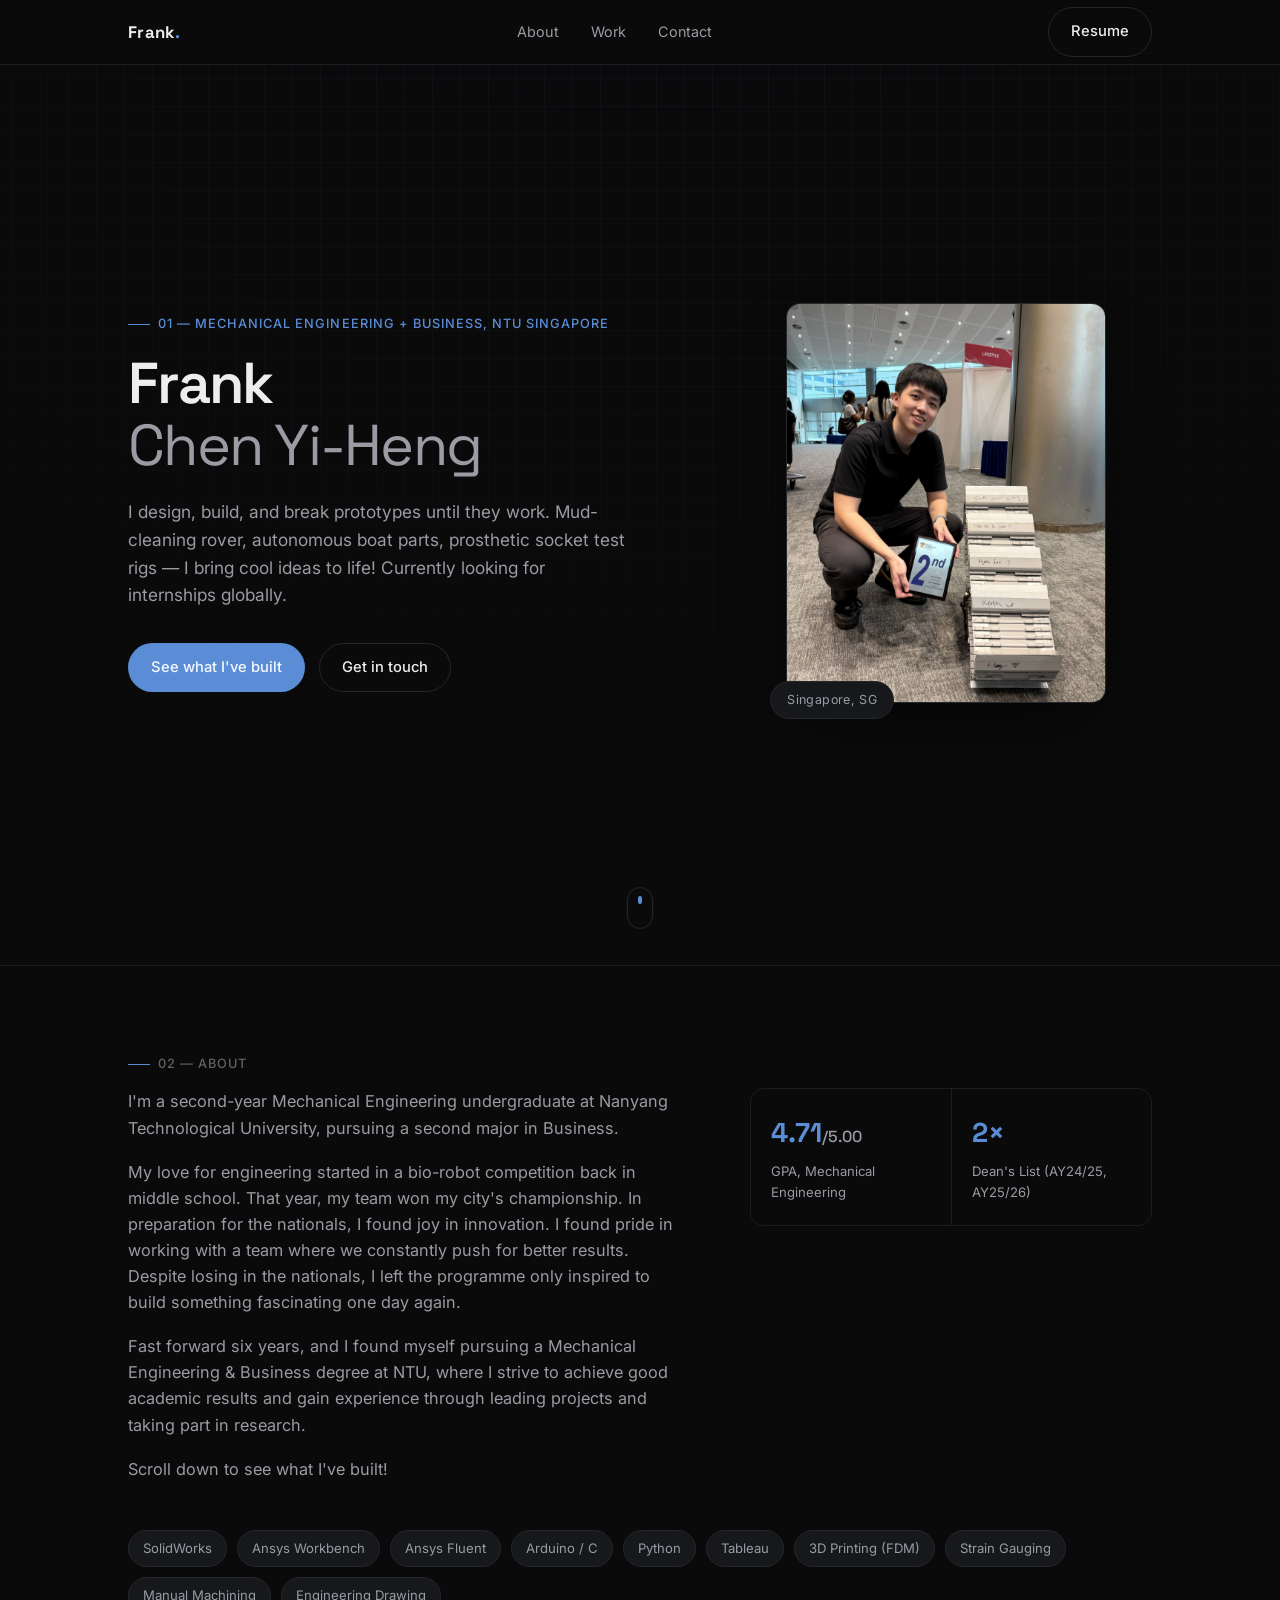
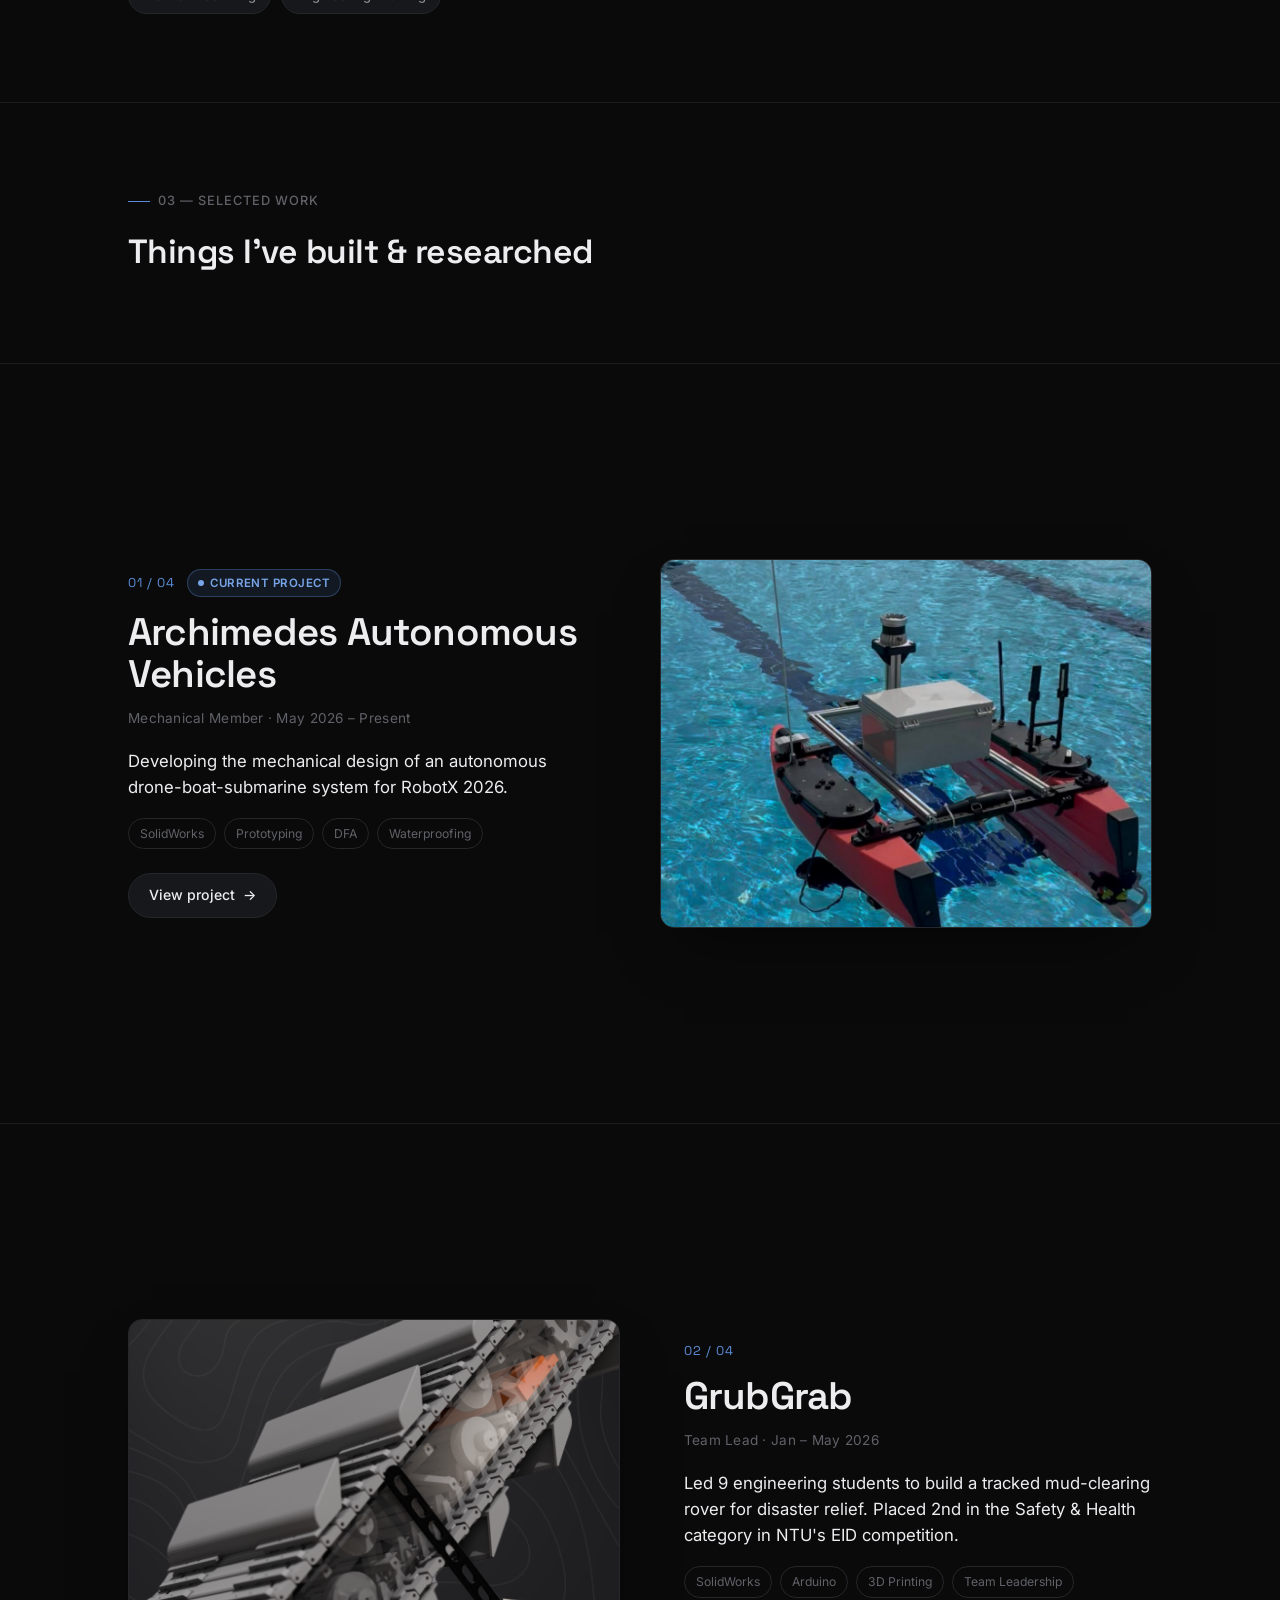
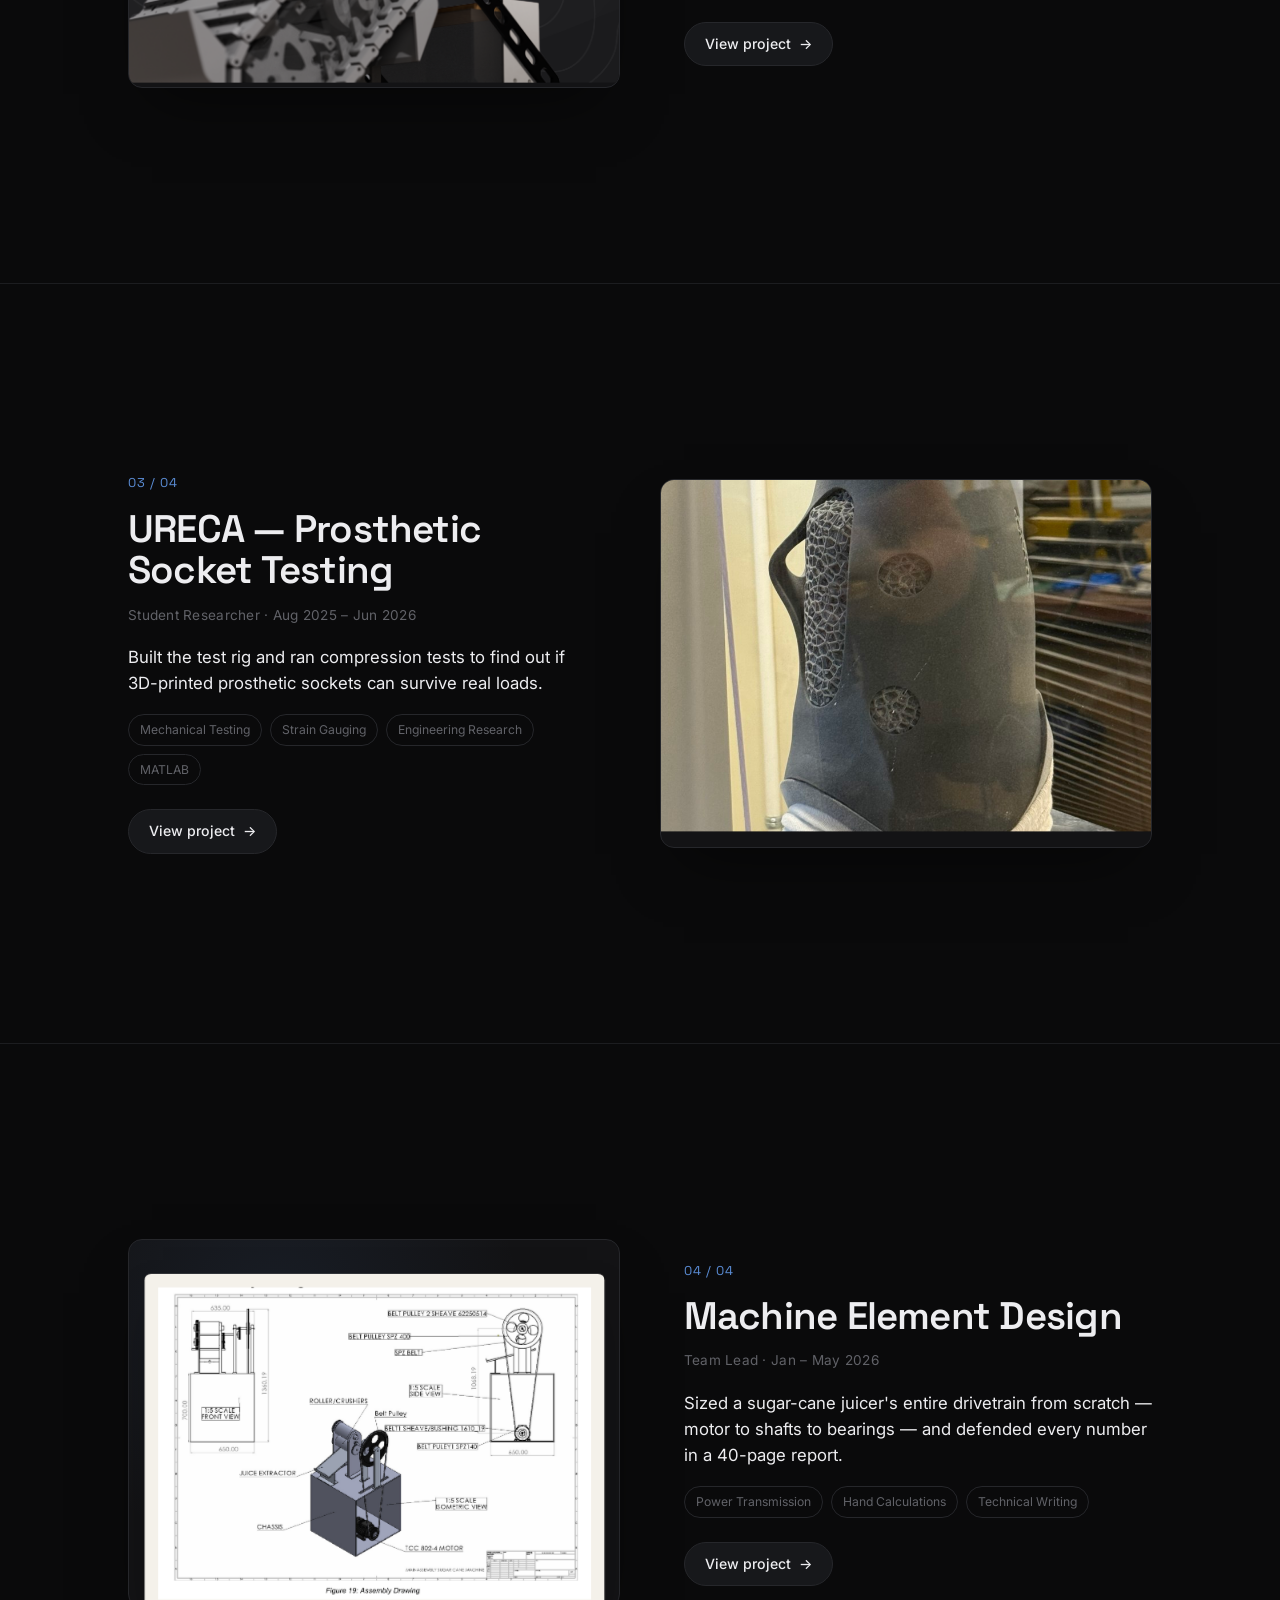
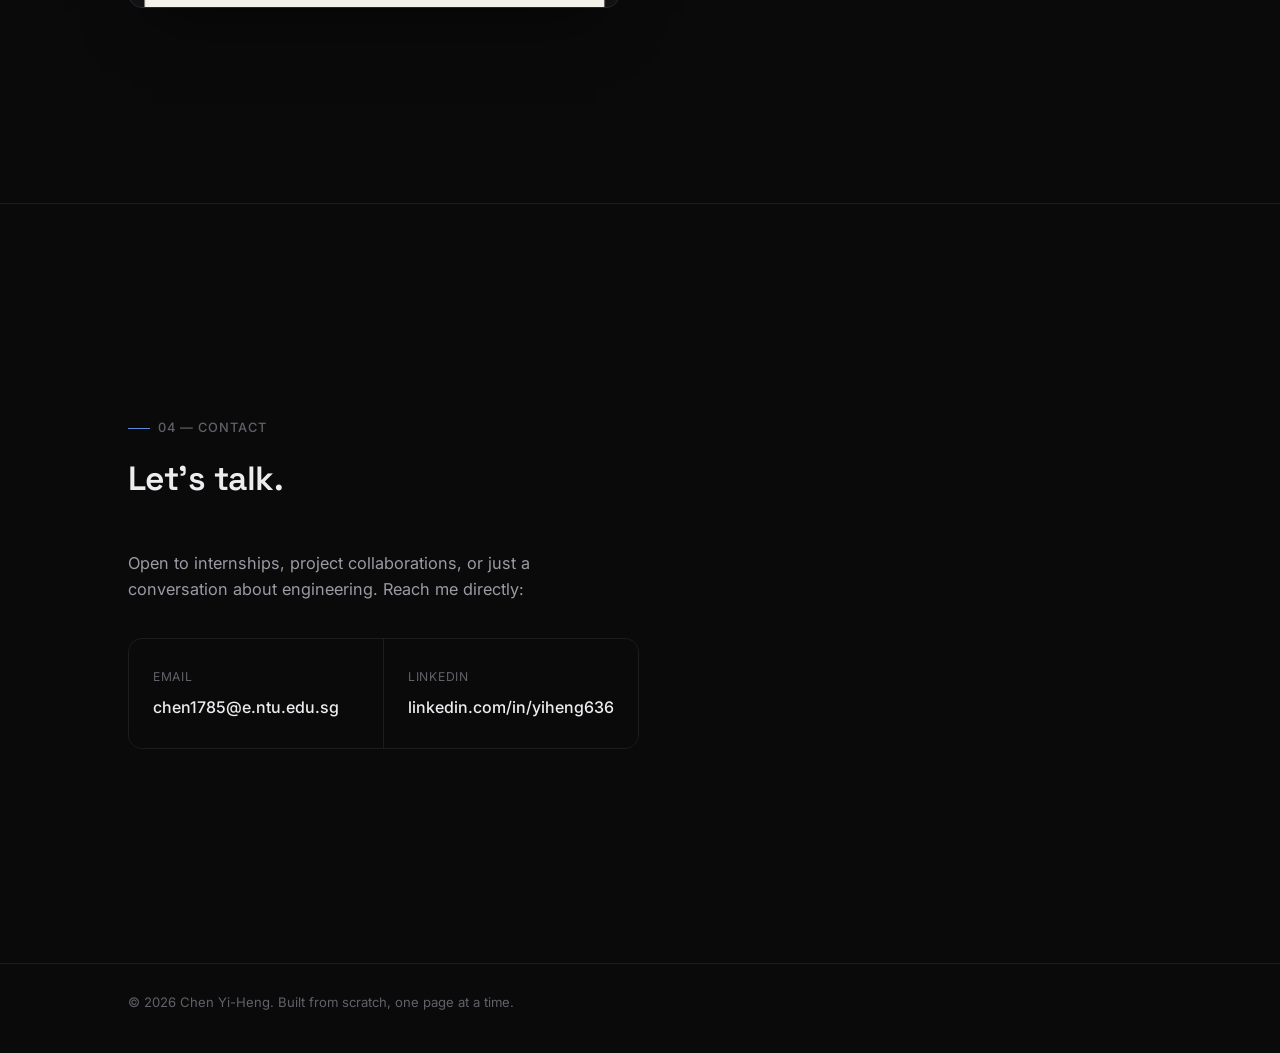
==== index.html @ 30d4025e "Initial commit: clean deployable copy of the portfolio site Contains only files actually referenced " ====
<!DOCTYPE html>
<html lang="en">
<head>
<meta charset="UTF-8">
<meta name="viewport" content="width=device-width, initial-scale=1.0">
<title>Chen Yi-Heng — Home</title>
<meta name="description" content="Portfolio of Chen Yi-Heng (Frank), Mechanical Engineering student at NTU Singapore.">
<link rel="icon" type="image/svg+xml" href="assets/img/favicon.svg">
<link rel="preconnect" href="https://fonts.googleapis.com">
<link rel="preconnect" href="https://fonts.gstatic.com" crossorigin>
<link href="https://fonts.googleapis.com/css2?family=Space+Grotesk:wght@400;500;600;700&family=Inter:wght@400;500;600&display=swap" rel="stylesheet">
<link rel="stylesheet" href="assets/css/style.css">
</head>
<body>

<div class="bg-layer">
  <div class="grain"></div>
  <div class="spotlight"></div>
</div>
<div class="custom-cursor" id="customCursor"></div>

<header class="site-header" id="top">
  <div class="wrap header-inner">
    <a class="logo" href="#top">Frank<span class="logo-dot">.</span></a>
    <nav class="nav">
      <a href="#about">About</a>
      <a href="#work">Work</a>
      <a href="#contact">Contact</a>
    </nav>
    <a class="btn btn-ghost nav-cta" href="assets/files/Chen-YiHeng-Resume.pdf" target="_blank" rel="noopener">Resume</a>
  </div>
</header>

<main>

  <!-- HERO -->
  <section class="hero wrap" id="hero">
    <div class="hero-text">
      <p class="eyebrow">01 — Mechanical Engineering + Business, NTU Singapore</p>
      <h1>Frank<br><span class="text-muted">Chen Yi-Heng</span></h1>
      <p class="hero-lede">
        I design, build, and break prototypes until they work. Mud-cleaning rover,
        autonomous boat parts, prosthetic socket test rigs — I bring cool ideas to
        life! Currently looking for internships globally.
      </p>
      <div class="hero-actions">
        <a href="#work" class="btn btn-primary">See what I've built</a>
        <a href="#contact" class="btn btn-ghost">Get in touch</a>
      </div>
    </div>
    <div class="hero-media" data-parallax data-parallax-strength="30">
      <div class="hero-frame">
        <img src="assets/img/hero-frank.jpg" alt="Frank with the GrubGrab robot, signed by the team, and the 2nd place plaque" loading="eager">
      </div>
      <div class="hero-tag">Singapore, SG</div>
    </div>
    <a href="#about" class="scroll-cue" aria-label="Scroll down">
      <span></span>
    </a>
  </section>

  <!-- ABOUT -->
  <section class="section" id="about">
    <div class="wrap">
      <p class="section-label">02 — About</p>
      <div class="about-grid">
        <div class="about-copy">
          <p>
            I'm a second-year Mechanical Engineering undergraduate at Nanyang Technological
            University, pursuing a second major in Business.
          </p>
          <p>
            My love for engineering started in a bio-robot competition back in middle school.
            That year, my team won my city's championship. In preparation for the nationals,
            I found joy in innovation. I found pride in working with a team where we
            constantly push for better results. Despite losing in the nationals, I left the
            programme only inspired to build something fascinating one day again.
          </p>
          <p>
            Fast forward six years, and I found myself pursuing a Mechanical Engineering
            &amp; Business degree at NTU, where I strive to achieve good academic results and
            gain experience through leading projects and taking part in research.
          </p>
          <p>Scroll down to see what I've built!</p>
        </div>

        <div class="about-facts">
          <div class="fact">
            <span class="fact-value">4.71<span class="fact-unit">/5.00</span></span>
            <span class="fact-label">GPA, Mechanical Engineering</span>
          </div>
          <div class="fact">
            <span class="fact-value">2×</span>
            <span class="fact-label">Dean's List (AY24/25, AY25/26)</span>
          </div>
        </div>
      </div>

      <div class="skills">
        <span class="skill-tag">SolidWorks</span>
        <span class="skill-tag">Ansys Workbench</span>
        <span class="skill-tag">Ansys Fluent</span>
        <span class="skill-tag">Arduino / C</span>
        <span class="skill-tag">Python</span>
        <span class="skill-tag">Tableau</span>
        <span class="skill-tag">3D Printing (FDM)</span>
        <span class="skill-tag">Strain Gauging</span>
        <span class="skill-tag">Manual Machining</span>
        <span class="skill-tag">Engineering Drawing</span>
      </div>
    </div>
  </section>

  <!-- WORK -->
  <div id="work">
    <div class="section work-intro">
      <div class="wrap">
        <p class="section-label">03 — Selected Work</p>
        <h2 class="section-title">Things I've built &amp; researched</h2>
      </div>
    </div>

    <div class="scenes">

      <!-- Archimedes AAV -->
      <section class="scene">
        <div class="scene-row scene-row-reverse wrap">
          <div class="scene-media">
            <img src="assets/img/aav-1-photo.jpg" alt="Archimedes autonomous surface vehicle floating in a test pool" loading="lazy" data-parallax data-parallax-strength="22">
          </div>
          <div class="scene-text">
            <div class="scene-index-row">
              <span class="scene-index">01 / 04</span>
              <span class="current-badge">Current Project</span>
            </div>
            <h3 class="scene-title">Archimedes Autonomous Vehicles</h3>
            <span class="project-meta">Mechanical Member · May 2026 – Present</span>
            <p class="scene-hook">
              Developing the mechanical design of an autonomous drone-boat-submarine
              system for RobotX 2026.
            </p>
            <div class="project-tags">
              <span>SolidWorks</span><span>Prototyping</span><span>DFA</span><span>Waterproofing</span>
            </div>
            <a class="scene-cta" href="work/archimedes-aav.html" aria-label="View the Archimedes Autonomous Vehicles project">View project <span class="arrow">→</span></a>
          </div>
        </div>
      </section>

      <!-- GrubGrab -->
      <section class="scene">
        <div class="scene-row wrap">
          <div class="scene-media">
            <img src="assets/img/eid-1-poster.png" alt="GrubGrab, a tracked mud-clearing robot" loading="lazy" data-parallax data-parallax-strength="22">
          </div>
          <div class="scene-text">
            <span class="scene-index">02 / 04</span>
            <h3 class="scene-title">GrubGrab</h3>
            <span class="project-meta">Team Lead · Jan – May 2026</span>
            <p class="scene-hook">
              Led 9 engineering students to build a tracked mud-clearing rover for disaster
              relief. Placed 2nd in the Safety &amp; Health category in NTU's EID competition.
            </p>
            <div class="project-tags">
              <span>SolidWorks</span><span>Arduino</span><span>3D Printing</span><span>Team Leadership</span>
            </div>
            <a class="scene-cta" href="work/grubgrab.html" aria-label="View the GrubGrab project">View project <span class="arrow">→</span></a>
          </div>
        </div>
      </section>

      <!-- URECA -->
      <section class="scene">
        <div class="scene-row scene-row-reverse wrap">
          <div class="scene-media">
            <img src="assets/img/ureca-2-photo.jpg" alt="3D-printed prosthetic socket mounted in the test fixture" loading="lazy" data-parallax data-parallax-strength="22">
          </div>
          <div class="scene-text">
            <span class="scene-index">03 / 04</span>
            <h3 class="scene-title">URECA — Prosthetic Socket Testing</h3>
            <span class="project-meta">Student Researcher · Aug 2025 – Jun 2026</span>
            <p class="scene-hook">
              Built the test rig and ran compression tests to find out if 3D-printed
              prosthetic sockets can survive real loads.
            </p>
            <div class="project-tags">
              <span>Mechanical Testing</span><span>Strain Gauging</span><span>Engineering Research</span><span>MATLAB</span>
            </div>
            <a class="scene-cta" href="work/ureca.html" aria-label="View the URECA project">View project <span class="arrow">→</span></a>
          </div>
        </div>
      </section>

      <!-- Machine Element Design -->
      <section class="scene">
        <div class="scene-row wrap">
          <div class="scene-media is-diagram">
            <img src="assets/img/med-1-assembly.png" alt="Assembly drawing of the sugar cane juice extraction machine" loading="lazy" data-parallax data-parallax-strength="22">
          </div>
          <div class="scene-text">
            <span class="scene-index">04 / 04</span>
            <h3 class="scene-title">Machine Element Design</h3>
            <span class="project-meta">Team Lead · Jan – May 2026</span>
            <p class="scene-hook">
              Sized a sugar-cane juicer's entire drivetrain from scratch — motor to shafts
              to bearings — and defended every number in a 40-page report.
            </p>
            <div class="project-tags">
              <span>Power Transmission</span><span>Hand Calculations</span><span>Technical Writing</span>
            </div>
            <a class="scene-cta" href="work/machine-element-design.html" aria-label="View the Machine Element Design project">View project <span class="arrow">→</span></a>
          </div>
        </div>
      </section>

    </div>
  </div>

  <!-- CONTACT -->
  <section class="scene scene-contact" id="contact">
    <div class="scene-content wrap">
      <p class="section-label">04 — Contact</p>
      <h2 class="section-title">Let's talk.</h2>
      <p class="contact-lede">
        Open to internships, project collaborations, or just a conversation about
        engineering. Reach me directly:
      </p>
      <div class="contact-links">
        <a class="contact-link" href="mailto:chen1785@e.ntu.edu.sg">
          <span class="contact-label">Email</span>
          <span class="contact-value">chen1785@e.ntu.edu.sg</span>
        </a>
        <a class="contact-link" href="https://www.linkedin.com/in/yiheng636/" target="_blank" rel="noopener">
          <span class="contact-label">LinkedIn</span>
          <span class="contact-value">linkedin.com/in/yiheng636</span>
        </a>
      </div>
    </div>
  </section>

</main>

<footer class="site-footer">
  <div class="wrap footer-inner">
    <p>&copy; 2026 Chen Yi-Heng. Built from scratch, one page at a time.</p>
  </div>
</footer>

<script src="assets/js/main.js"></script>
</body>
</html>
---- assets/css/style.css ----
/* ---------------------------------------------------
   Tokens
--------------------------------------------------- */
:root{
  --bg: #0a0a0b;
  --bg-alt: #131315;
  --surface: #17181b;
  --surface-hover: #1d1e22;
  --border: #26272b;
  --border-soft: #1c1d20;

  --text: #ededf0;
  --text-muted: #9a9ba3;
  --text-faint: #616268;

  --accent: #5b8dd6;
  --accent-bright: #78a5e8;
  --on-accent: #f5f8fd;
  --accent-soft: rgba(91, 141, 214, 0.12);
  --accent-line: rgba(91, 141, 214, 0.35);

  --font-head: "Space Grotesk", "Inter", system-ui, sans-serif;
  --font-body: "Inter", system-ui, -apple-system, sans-serif;

  --wrap: 1080px;
  --radius: 14px;
}

/* ---------------------------------------------------
   Reset
--------------------------------------------------- */
*, *::before, *::after{ box-sizing: border-box; }
/* No CSS scroll-behavior: smooth here — it fights the JS-driven snap in
   main.js (both would try to animate the scroll position at once). Anchor
   links and the magnetic Work-section snap are both handled in JS instead,
   via scrollIntoView, so there's a single source of scroll animation. */
body{
  margin: 0;
  background: var(--bg);
  color: var(--text);
  font-family: var(--font-body);
  font-size: 16px;
  line-height: 1.6;
  -webkit-font-smoothing: antialiased;
}
img{ max-width: 100%; display: block; }
a{ color: inherit; text-decoration: none; }
h1, h2, h3, h4{ font-family: var(--font-head); margin: 0; font-weight: 600; }
p{ margin: 0; }
ul{ margin: 0; padding: 0; list-style: none; }

.wrap{
  max-width: var(--wrap);
  margin: 0 auto;
  padding: 0 28px;
}

.text-muted{ color: var(--text-muted); font-weight: 400; }

/* Background layer: grid + spotlight glow, isolated into their own
   stacking context so nothing they do (blend modes, opacity, transforms)
   can ever paint above real page content. Every box/panel is opaque and
   comes later in the DOM, so it always covers this layer completely. */
.bg-layer{
  position: fixed;
  inset: 0;
  z-index: 0;
  isolation: isolate;
  pointer-events: none;
}

.grain{
  position: fixed;
  inset: -10vh -10vw;
  pointer-events: none;
  will-change: transform;
  background:
    repeating-linear-gradient(to right, rgba(91,141,214,0.045) 0, rgba(91,141,214,0.045) 1px, transparent 1px, transparent 28px),
    repeating-linear-gradient(to bottom, rgba(91,141,214,0.045) 0, rgba(91,141,214,0.045) 1px, transparent 1px, transparent 28px),
    radial-gradient(ellipse 80% 50% at 50% -10%, rgba(91,141,214,0.05), transparent 60%),
    radial-gradient(ellipse 60% 40% at 100% 100%, rgba(91,141,214,0.035), transparent 60%);
  mask-image: radial-gradient(ellipse 70% 60% at 50% 20%, #000 40%, transparent 92%);
  -webkit-mask-image: radial-gradient(ellipse 70% 60% at 50% 20%, #000 40%, transparent 92%);
}

/* soft light that follows the pointer, illuminating the grid beneath it.
   Wrapped with .grain in an isolated, z-index:0 background layer (see
   .bg-layer) so plain alpha compositing — not a blend mode — decides what
   shows through: any opaque box painted after it in the DOM simply covers
   it, no exceptions. */
.spotlight{
  position: fixed;
  inset: 0;
  pointer-events: none;
  opacity: 0;
  transition: opacity 0.4s ease;
  background: radial-gradient(
    circle 150px at var(--sx, 50%) var(--sy, 30%),
    rgba(133, 176, 234, 0.14),
    rgba(133, 176, 234, 0.05) 45%,
    transparent 72%
  );
}
.spotlight.is-active{ opacity: 1; }

/* ---------------------------------------------------
   Header
--------------------------------------------------- */
.site-header{
  position: sticky;
  top: 0;
  z-index: 50;
  backdrop-filter: blur(10px);
  background: rgba(10, 10, 11, 0.7);
  border-bottom: 1px solid var(--border-soft);
  transition: background 0.2s ease;
}
.site-header.is-scrolled{
  background: rgba(10, 10, 11, 0.92);
}
.header-inner{
  display: flex;
  align-items: center;
  justify-content: space-between;
  height: 64px;
}
.logo{
  font-family: var(--font-head);
  font-weight: 700;
  font-size: 1.05rem;
  letter-spacing: 0.02em;
  transition: opacity 0.15s ease;
}
.logo:hover{ opacity: 0.8; }
.logo:active{ opacity: 0.6; }
.logo-dot{ color: var(--accent); }

.nav{
  display: flex;
  gap: 32px;
}
.nav a{
  font-size: 0.9rem;
  color: var(--text-muted);
  transition: color 0.15s ease;
}
.nav a:hover{ color: var(--text); }
.nav a:active{ opacity: 0.6; }

.nav-cta{ font-size: 0.85rem; padding: 8px 16px; }

/* ---------------------------------------------------
   Buttons
--------------------------------------------------- */
.btn{
  display: inline-flex;
  align-items: center;
  justify-content: center;
  padding: 12px 22px;
  border-radius: 999px;
  font-size: 0.92rem;
  font-weight: 500;
  border: 1px solid transparent;
  transition: all 0.18s ease;
  white-space: nowrap;
}
.btn-primary{
  background: var(--accent);
  color: var(--on-accent);
}
.btn-primary:hover{
  background: var(--accent-bright);
  transform: translateY(-1px);
}
.btn-ghost{
  border-color: var(--border);
  color: var(--text);
}
.btn-ghost:hover{
  border-color: var(--accent-line);
  background: var(--accent-soft);
}
/* Feedback fires the instant the button is pressed, not on release —
   overrides the hover lift so pressing reads as pressing down, not up. */
.btn:active{
  transform: scale(0.96);
  transition: transform 100ms ease-out;
}

/* ---------------------------------------------------
   Hero
--------------------------------------------------- */
.hero{
  position: relative;
  z-index: 1;
  min-height: 100svh;
  min-height: 100vh;
  display: grid;
  grid-template-columns: 1.15fr 0.85fr;
  gap: 56px;
  align-items: center;
  padding: 96px 28px 120px;
}

.scroll-cue{
  position: absolute;
  left: 50%;
  bottom: 36px;
  transform: translateX(-50%);
  width: 26px;
  height: 42px;
  border: 1.5px solid var(--border);
  border-radius: 999px;
  display: flex;
  justify-content: center;
  padding-top: 8px;
  transition: border-color 0.2s ease, transform 100ms ease-out;
}
.scroll-cue:hover{ border-color: var(--accent-line); }
.scroll-cue:active{ transform: translateX(-50%) scale(0.9); }
.scroll-cue span{
  width: 4px;
  height: 8px;
  border-radius: 999px;
  background: var(--accent);
  animation: scroll-cue-drop 1.8s ease-in-out infinite;
}
@keyframes scroll-cue-drop{
  0%{ transform: translateY(0); opacity: 1; }
  70%{ transform: translateY(14px); opacity: 0; }
  71%{ transform: translateY(0); opacity: 0; }
  100%{ transform: translateY(0); opacity: 1; }
}
@media (max-width: 640px){
  .scroll-cue{ display: none; }
}
.eyebrow{
  font-size: 0.8rem;
  letter-spacing: 0.08em;
  text-transform: uppercase;
  color: var(--accent);
  margin-bottom: 18px;
  font-weight: 500;
}
.eyebrow::before, .section-label::before{
  content: "";
  display: inline-block;
  width: 0;
  height: 1px;
  margin-right: 0;
  background: var(--accent);
  vertical-align: middle;
  transition: width 0.7s cubic-bezier(0.16, 1, 0.3, 1), margin-right 0.7s cubic-bezier(0.16, 1, 0.3, 1);
}
.eyebrow.is-visible::before, .section-label.is-visible::before{
  width: 22px;
  margin-right: 8px;
}
.hero-text h1{
  font-size: clamp(2.4rem, 5vw, 3.6rem);
  line-height: 1.08;
  /* Tracking tightens as text gets larger — the same -0.01em that suits a
     small heading reads too loose at display size. */
  letter-spacing: -0.03em;
  margin-bottom: 22px;
}
.hero-lede{
  color: var(--text-muted);
  font-size: 1.08rem;
  max-width: 46ch;
  margin-bottom: 34px;
}
.hero-actions{
  display: flex;
  gap: 14px;
  flex-wrap: wrap;
}

.hero-media{
  position: relative;
  justify-self: center;
}
.hero-frame{
  width: min(320px, 60vw);
  aspect-ratio: 4 / 5;
  border-radius: var(--radius);
  overflow: hidden;
  border: 1px solid var(--border);
  background: var(--surface);
  box-shadow: 0 30px 60px -20px rgba(0,0,0,0.6);
}
.hero-frame img{
  width: 100%;
  height: 100%;
  object-fit: cover;
  filter: grayscale(15%) contrast(1.04);
}
.hero-tag{
  position: absolute;
  bottom: -16px;
  left: -16px;
  background: var(--surface);
  border: 1px solid var(--border);
  padding: 8px 16px;
  border-radius: 999px;
  font-size: 0.78rem;
  color: var(--text-muted);
  letter-spacing: 0.03em;
}

/* ---------------------------------------------------
   Sections (shared)
--------------------------------------------------- */
.section{
  position: relative;
  z-index: 1;
  padding: 88px 0;
  border-top: 1px solid var(--border-soft);
}
.section-label{
  font-size: 0.8rem;
  letter-spacing: 0.08em;
  text-transform: uppercase;
  color: var(--text-faint);
  margin-bottom: 14px;
  font-weight: 500;
}
.section-title{
  font-size: clamp(1.6rem, 3vw, 2.1rem);
  letter-spacing: -0.015em;
  margin-bottom: 44px;
}

/* ---------------------------------------------------
   About
--------------------------------------------------- */
.about-grid{
  display: grid;
  grid-template-columns: 1.4fr 1fr;
  gap: 60px;
  margin-bottom: 48px;
}
.about-copy p{
  color: var(--text-muted);
  margin-bottom: 18px;
  font-size: 1.02rem;
}
.about-copy p:last-child{ margin-bottom: 0; }

.about-facts{
  display: grid;
  grid-template-columns: 1fr 1fr;
  gap: 1px;
  background: var(--border-soft);
  border: 1px solid var(--border-soft);
  border-radius: var(--radius);
  overflow: hidden;
  align-content: start;
  align-self: start;
}
.fact{
  background: var(--bg);
  padding: 22px 20px;
  display: flex;
  flex-direction: column;
  gap: 6px;
}
.fact-value{
  font-family: var(--font-head);
  font-size: 1.7rem;
  font-weight: 700;
  color: var(--accent);
}
.fact-unit{
  font-size: 1rem;
  color: var(--text-muted);
  font-weight: 500;
}
.fact-label{
  font-size: 0.82rem;
  color: var(--text-muted);
}

.skills{
  display: flex;
  flex-wrap: wrap;
  gap: 10px;
}
.skill-tag{
  font-size: 0.82rem;
  color: var(--text-muted);
  border: 1px solid var(--border);
  padding: 7px 14px;
  border-radius: 999px;
  background: var(--surface);
}

/* ---------------------------------------------------
   Project meta / tags / points
   Shared primitives used by both the homepage scene cards (.scene-text
   .project-meta etc.) and the subpage detail-hero/detail-body sections —
   not tied to any one layout, so they live outside both.
--------------------------------------------------- */
.project-meta{
  font-size: 0.8rem;
  color: var(--text-faint);
  letter-spacing: 0.02em;
}
.project-points{
  display: flex;
  flex-direction: column;
  gap: 8px;
}
.project-points li{
  position: relative;
  padding-left: 18px;
  font-size: 0.9rem;
  color: var(--text-muted);
}
.project-points li::before{
  content: "";
  position: absolute;
  left: 0;
  top: 0.55em;
  width: 6px;
  height: 6px;
  border-radius: 50%;
  background: var(--accent);
}
.project-tags{
  display: flex;
  flex-wrap: wrap;
  gap: 8px;
  margin-top: 4px;
}
.project-tags span{
  font-size: 0.76rem;
  color: var(--text-faint);
  border: 1px solid var(--border);
  padding: 5px 11px;
  border-radius: 999px;
}

/* ---------------------------------------------------
   Work scenes (homepage) + Contact
   Each project gets its own full-height "beat" as you scroll, but the
   image itself stays contained in a normal, bordered panel — same width
   and edge-margin as every other element on the site (via .wrap) — so
   sizing stays consistent and predictable regardless of the source
   image's aspect ratio, instead of an edge-to-edge crop that varies.
--------------------------------------------------- */
.work-intro{
  padding-bottom: 40px;
}

.scenes{
  display: flex;
  flex-direction: column;
}

.scene{
  position: relative;
  min-height: min(100svh, 760px);
  min-height: min(100vh, 760px);
  display: flex;
  align-items: center;
  border-top: 1px solid var(--border-soft);
}

.scene-row{
  position: relative;
  z-index: 1;
  display: grid;
  grid-template-columns: 1.05fr 1fr;
  gap: 64px;
  align-items: center;
  padding-top: 64px;
  padding-bottom: 64px;
  pointer-events: none;
}
.scene-row-reverse{ direction: rtl; }
.scene-row-reverse > *{ direction: ltr; }

.scene-media{
  position: relative;
  aspect-ratio: 4 / 3;
  border-radius: var(--radius);
  overflow: hidden;
  border: 1px solid var(--border);
  background: var(--bg-alt);
  box-shadow: 0 30px 60px -24px rgba(0,0,0,0.55);
}
.scene-media img{
  width: 100%;
  height: 100%;
  object-fit: cover;
  will-change: transform;
}
.scene-media.is-diagram{
  display: flex;
  align-items: center;
  justify-content: center;
  padding: 32px;
  background:
    radial-gradient(circle at 30% 20%, rgba(91,141,214,0.09), transparent 55%),
    var(--bg-alt);
}
.scene-media.is-diagram img{
  width: auto;
  height: auto;
  max-width: 100%;
  max-height: 100%;
  object-fit: contain;
  border-radius: 6px;
  background: #f4f1ea;
  padding: 12px;
  box-shadow: 0 20px 40px -16px rgba(0,0,0,0.5);
}

.scene-text{
  display: flex;
  flex-direction: column;
  gap: 14px;
}
.scene-index{
  font-family: var(--font-head);
  font-size: 0.8rem;
  letter-spacing: 0.08em;
  color: var(--accent);
}
.scene-index-row{
  display: flex;
  align-items: center;
  gap: 12px;
}
.current-badge{
  display: inline-flex;
  align-items: center;
  gap: 6px;
  font-size: 0.72rem;
  font-weight: 600;
  letter-spacing: 0.04em;
  text-transform: uppercase;
  color: var(--accent-bright);
  border: 1px solid var(--accent-line);
  background: var(--accent-soft);
  padding: 4px 10px;
  border-radius: 999px;
}
.current-badge::before{
  content: "";
  width: 6px;
  height: 6px;
  border-radius: 50%;
  background: var(--accent-bright);
}
.scene-title{
  font-size: clamp(1.7rem, 3.4vw, 2.4rem);
  line-height: 1.08;
  letter-spacing: -0.02em;
}
.scene-text .project-meta{
  font-size: 0.85rem;
}
.scene-hook{
  font-size: 1.05rem;
  line-height: 1.55;
  color: var(--text);
  max-width: 48ch;
  margin: 4px 0 2px;
}
.scene-text .project-tags{ margin-top: 2px; }

/* The button is the only clickable part of a Work card — not the whole
   card — so hovering/scrolling past the rest of the blurb can never leave
   the custom cursor stuck in its "hovering a link" state. */
.scene-cta{
  display: inline-flex;
  align-items: center;
  gap: 8px;
  align-self: flex-start;
  margin-top: 10px;
  padding: 10px 20px;
  border-radius: 999px;
  border: 1px solid var(--border);
  background: var(--surface);
  font-size: 0.88rem;
  font-weight: 500;
  color: var(--text);
  /* .scene-row sets pointer-events:none so the rest of the card is
     click-through; this is the one child that opts back in. */
  pointer-events: auto;
  transition: border-color 0.2s ease, background 0.2s ease, transform 100ms ease-out;
}
.scene-cta:hover{
  border-color: var(--accent-line);
  background: var(--accent-soft);
}
.scene-cta:hover .arrow{ transform: translateX(3px); }
.scene-cta:active{ transform: scale(0.96); }
.scene-cta .arrow{ display: inline-block; transition: transform 0.2s ease; }

.scene-contact{
  align-items: center;
  justify-content: center;
  border-top: 1px solid var(--border-soft);
}
.scene-contact .scene-content{
  display: flex;
  flex-direction: column;
  align-items: flex-start;
  width: 100%;
}

@media (max-width: 860px){
  .scene-row{
    grid-template-columns: 1fr;
    padding-top: 48px;
    padding-bottom: 48px;
    gap: 28px;
  }
  .scene-row-reverse{ direction: ltr; }
}
@media (max-width: 640px){
  .scene{ min-height: auto; }
  .scene-media{ aspect-ratio: 4 / 3; }
}

/* ---------------------------------------------------
   Contact
--------------------------------------------------- */
.section-contact{ padding-bottom: 120px; }
.contact-lede{
  color: var(--text-muted);
  max-width: 50ch;
  margin-bottom: 36px;
  font-size: 1.02rem;
}
.contact-links{
  display: grid;
  grid-template-columns: repeat(2, 1fr);
  gap: 1px;
  background: var(--border-soft);
  border: 1px solid var(--border-soft);
  border-radius: var(--radius);
  overflow: hidden;
}
.contact-link{
  background: var(--bg);
  padding: 28px 24px;
  display: flex;
  flex-direction: column;
  gap: 8px;
  transition: background 0.2s ease, transform 100ms ease-out;
}
.contact-link:hover{ background: var(--surface); }
.contact-link:active{ background: var(--surface-hover); transform: scale(0.98); }
.contact-label{
  font-size: 0.76rem;
  text-transform: uppercase;
  letter-spacing: 0.06em;
  color: var(--text-faint);
}
.contact-value{
  font-size: 1rem;
  color: var(--text);
  font-weight: 500;
  overflow-wrap: break-word;
  word-break: break-word;
}

/* ---------------------------------------------------
   Project detail pages
--------------------------------------------------- */
.back-link{
  display: inline-flex;
  align-items: center;
  gap: 6px;
  font-size: 0.86rem;
  color: var(--text-muted);
  margin-bottom: 28px;
  transition: color 0.15s ease;
}
.back-link:hover{ color: var(--accent); }
.back-link:active{ opacity: 0.6; }

.detail-hero{
  padding-top: 56px;
  padding-bottom: 48px;
}
.detail-hero .section-label{ margin-bottom: 10px; }
.detail-hero h1{
  font-size: clamp(2rem, 4.4vw, 3rem);
  letter-spacing: -0.03em;
  margin-bottom: 14px;
}
.detail-hero .project-meta{
  font-size: 0.88rem;
  display: block;
  margin-bottom: 20px;
}
.detail-hero .project-tags{ margin-top: 4px; }

.gallery-section{
  padding: 0 0 8px;
}
.gallery{
  display: flex;
  overflow-x: auto;
  scroll-snap-type: x proximity;
  gap: 16px;
  padding: 0 28px 20px;
  scrollbar-width: thin;
  scrollbar-color: var(--border) transparent;
  -webkit-overflow-scrolling: touch;
}
.gallery::-webkit-scrollbar{ height: 8px; }
.gallery::-webkit-scrollbar-track{ background: transparent; }
.gallery::-webkit-scrollbar-thumb{ background: var(--border); border-radius: 999px; }

.gallery-item{
  flex: 0 0 auto;
  width: min(720px, 82vw, 70vh);
  scroll-snap-align: start;
  margin: 0;
  border: 1px solid var(--border);
  border-radius: var(--radius);
  overflow: hidden;
  background: var(--bg-alt);
  display: flex;
  flex-direction: column;
}
.gallery-item .gallery-media{
  position: relative;
  aspect-ratio: 4 / 3;
  overflow: hidden;
  display: flex;
  align-items: center;
  justify-content: center;
  background: var(--bg-alt);
}
.gallery-item.is-diagram .gallery-media{
  background:
    radial-gradient(circle at 30% 20%, rgba(91,141,214,0.09), transparent 55%),
    var(--bg-alt);
  padding: 28px;
}
.gallery-item img, .gallery-item video{
  width: 100%;
  height: 100%;
  object-fit: cover;
}
.gallery-item.is-diagram img{
  width: auto;
  height: auto;
  max-width: 100%;
  max-height: 100%;
  object-fit: contain;
  border-radius: 6px;
  background: #f4f1ea;
  padding: 12px;
  box-shadow: 0 20px 40px -16px rgba(0,0,0,0.5);
}
/* Portrait photos: cover would crop the top/bottom off a tall shot, so
   scale it down to fit the 4:3 frame in full instead of cropping it. */
.gallery-item.is-portrait img{
  width: auto;
  height: auto;
  max-width: 100%;
  max-height: 100%;
  object-fit: contain;
}
/* Video: its aspect ratio rarely matches the 4:3 frame either, and cover
   was cropping the top and bottom off — scale it down to fit in full. */
.gallery-item.is-video video{
  width: auto;
  height: auto;
  max-width: 100%;
  max-height: 100%;
  object-fit: contain;
}
.gallery-caption{
  padding: 14px 18px;
  font-size: 0.82rem;
  color: var(--text-muted);
  border-top: 1px solid var(--border-soft);
}

.gallery-hint{
  padding: 0 28px;
  font-size: 0.78rem;
  color: var(--text-faint);
  margin-bottom: 32px;
}

.detail-body{
  padding-top: 40px;
  padding-bottom: 24px;
  border-top: 1px solid var(--border-soft);
}
.detail-body p{
  color: var(--text-muted);
  font-size: 1.02rem;
  margin-bottom: 18px;
  max-width: 68ch;
}
.detail-body .project-points{
  max-width: 60ch;
  margin: 8px 0 32px;
}
.detail-body .project-points li{
  font-size: 0.98rem;
}

.detail-placeholder{
  border: 1px dashed var(--border);
  border-radius: var(--radius);
  padding: 32px;
  color: var(--text-faint);
  font-size: 0.9rem;
  max-width: 60ch;
  margin-bottom: 32px;
}

.detail-nav{
  padding-top: 32px;
  padding-bottom: 72px;
  border-top: 1px solid var(--border-soft);
  margin-top: 24px;
}
.detail-nav a{
  display: inline-flex;
  align-items: center;
  gap: 8px;
  font-size: 0.95rem;
  color: var(--text);
  font-weight: 500;
}
.detail-nav a:hover{ color: var(--accent); }
.detail-nav a:active{ opacity: 0.6; }
.detail-nav .arrow{ transition: transform 0.2s ease; }
.detail-nav a:hover .arrow{ transform: translateX(3px); }

@media (max-width: 640px){
  .gallery-item{ width: 88vw; }
  .detail-hero{ padding: 40px 20px 36px; }
}

/* ---------------------------------------------------
   Footer
--------------------------------------------------- */
.site-footer{
  border-top: 1px solid var(--border-soft);
  padding: 28px 0 40px;
}
.footer-inner{
  display: flex;
  justify-content: space-between;
  flex-wrap: wrap;
  gap: 8px;
  font-size: 0.82rem;
  color: var(--text-faint);
}

/* ---------------------------------------------------
   Custom cursor
--------------------------------------------------- */
.custom-cursor{
  --cx: -100px;
  --cy: -100px;
  position: fixed;
  top: 0;
  left: 0;
  width: 18px;
  height: 18px;
  margin: -9px 0 0 -9px;
  border-radius: 50%;
  border: 1.5px solid var(--accent);
  pointer-events: none;
  z-index: 9999;
  opacity: 0;
  /* position tracks the pointer 1:1 with no easing — only size/opacity
     transition, so the ring never visibly lags behind the real cursor */
  transform: translate(var(--cx), var(--cy));
  transition: opacity 0.25s ease, width 0.18s ease, height 0.18s ease, margin 0.18s ease, background 0.2s ease, border-color 0.2s ease;
}
.custom-cursor.is-active{ opacity: 1; }
.custom-cursor.is-hover{
  width: 32px;
  height: 32px;
  margin: -16px 0 0 -16px;
  background: var(--accent-soft);
}
.custom-cursor.is-down{
  width: 14px;
  height: 14px;
  margin: -7px 0 0 -7px;
}

html.has-custom-cursor, html.has-custom-cursor body,
html.has-custom-cursor a, html.has-custom-cursor button{
  cursor: none;
}

/* ---------------------------------------------------
   Responsive
--------------------------------------------------- */
@media (max-width: 860px){
  .hero{
    grid-template-columns: 1fr;
    padding-top: 64px;
    text-align: left;
  }
  .hero-media{ justify-self: start; order: -1; margin-bottom: 8px; }
  .hero-frame{ width: min(240px, 50vw); }

  .about-grid{ grid-template-columns: 1fr; gap: 32px; }
  .about-facts{ grid-template-columns: 1fr 1fr; }

  .contact-links{ grid-template-columns: 1fr; }

  .nav{ display: none; }
}

@media (max-width: 520px){
  .header-inner{ height: 58px; }
  .hero{ padding: 48px 20px 80px; }
  .wrap{ padding: 0 20px; }
  .about-facts{ grid-template-columns: 1fr 1fr; }
}

/* ---------------------------------------------------
   Reduced motion
   A gentler equivalent, not nothing: the parallax, spotlight, grid drift,
   magnetic scroll-snap, and slide-up reveals are all gated off in main.js.
   What's left here is the pure-CSS looping/animated bits those JS checks
   can't reach directly.
--------------------------------------------------- */
@media (prefers-reduced-motion: reduce){
  .scroll-cue span{ animation: none; opacity: 1; }
  .eyebrow::before, .section-label::before{ transition: none; }
}

/* The header is the only translucent/blurred surface on the site — make it
   frostier/solid and drop the blur instead of just disabling it outright. */
@media (prefers-reduced-transparency: reduce){
  .site-header{
    backdrop-filter: none;
    background: var(--bg);
  }
  .site-header.is-scrolled{ background: var(--bg); }
}

/* Boost the token values everything else already reads from, rather than
   rewriting every bordered surface individually: hairline borders and
   faint/muted text are the two things this theme relies on most, and both
   are already routed through these custom properties everywhere. */
@media (prefers-contrast: more){
  :root{
    --border: #4a4c54;
    --border-soft: #34363c;
    --text-muted: #c8c9ce;
    --text-faint: #a3a4ab;
  }
  .site-header{ border-bottom-width: 1.5px; }
}
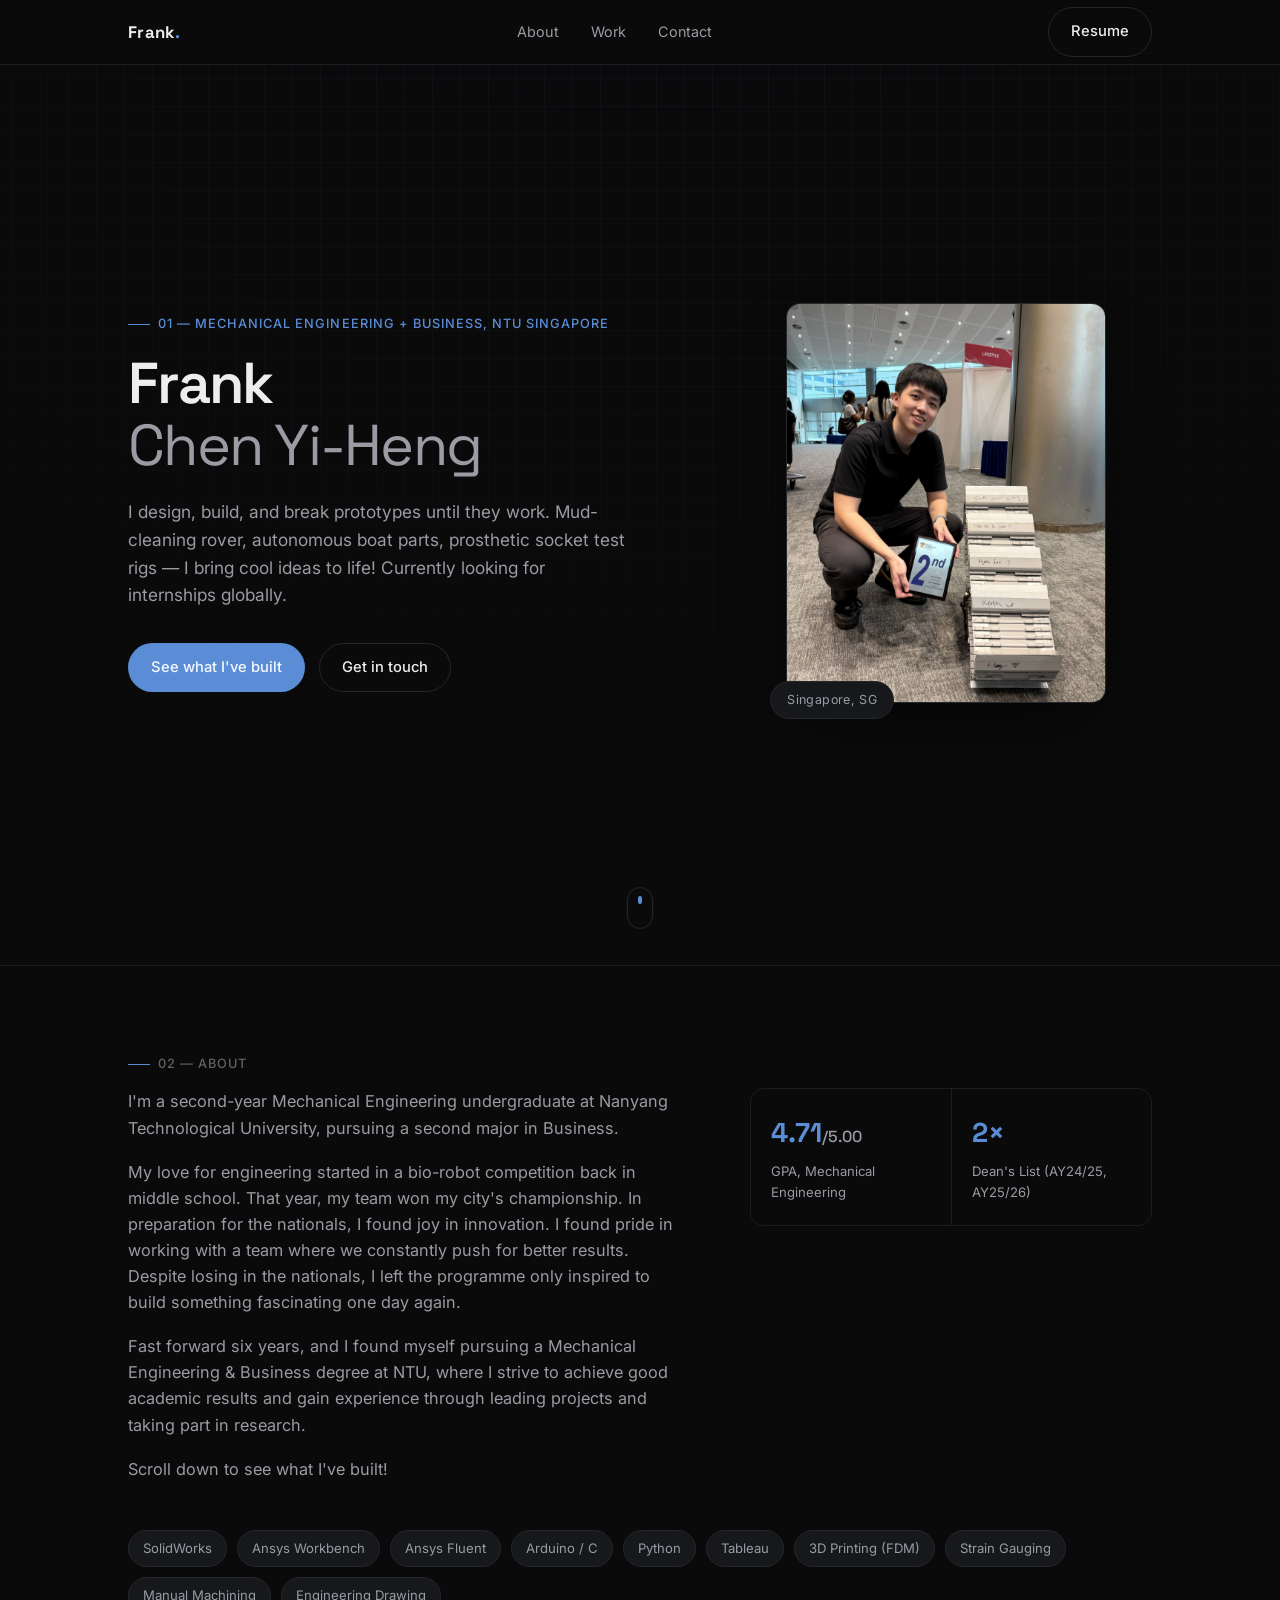
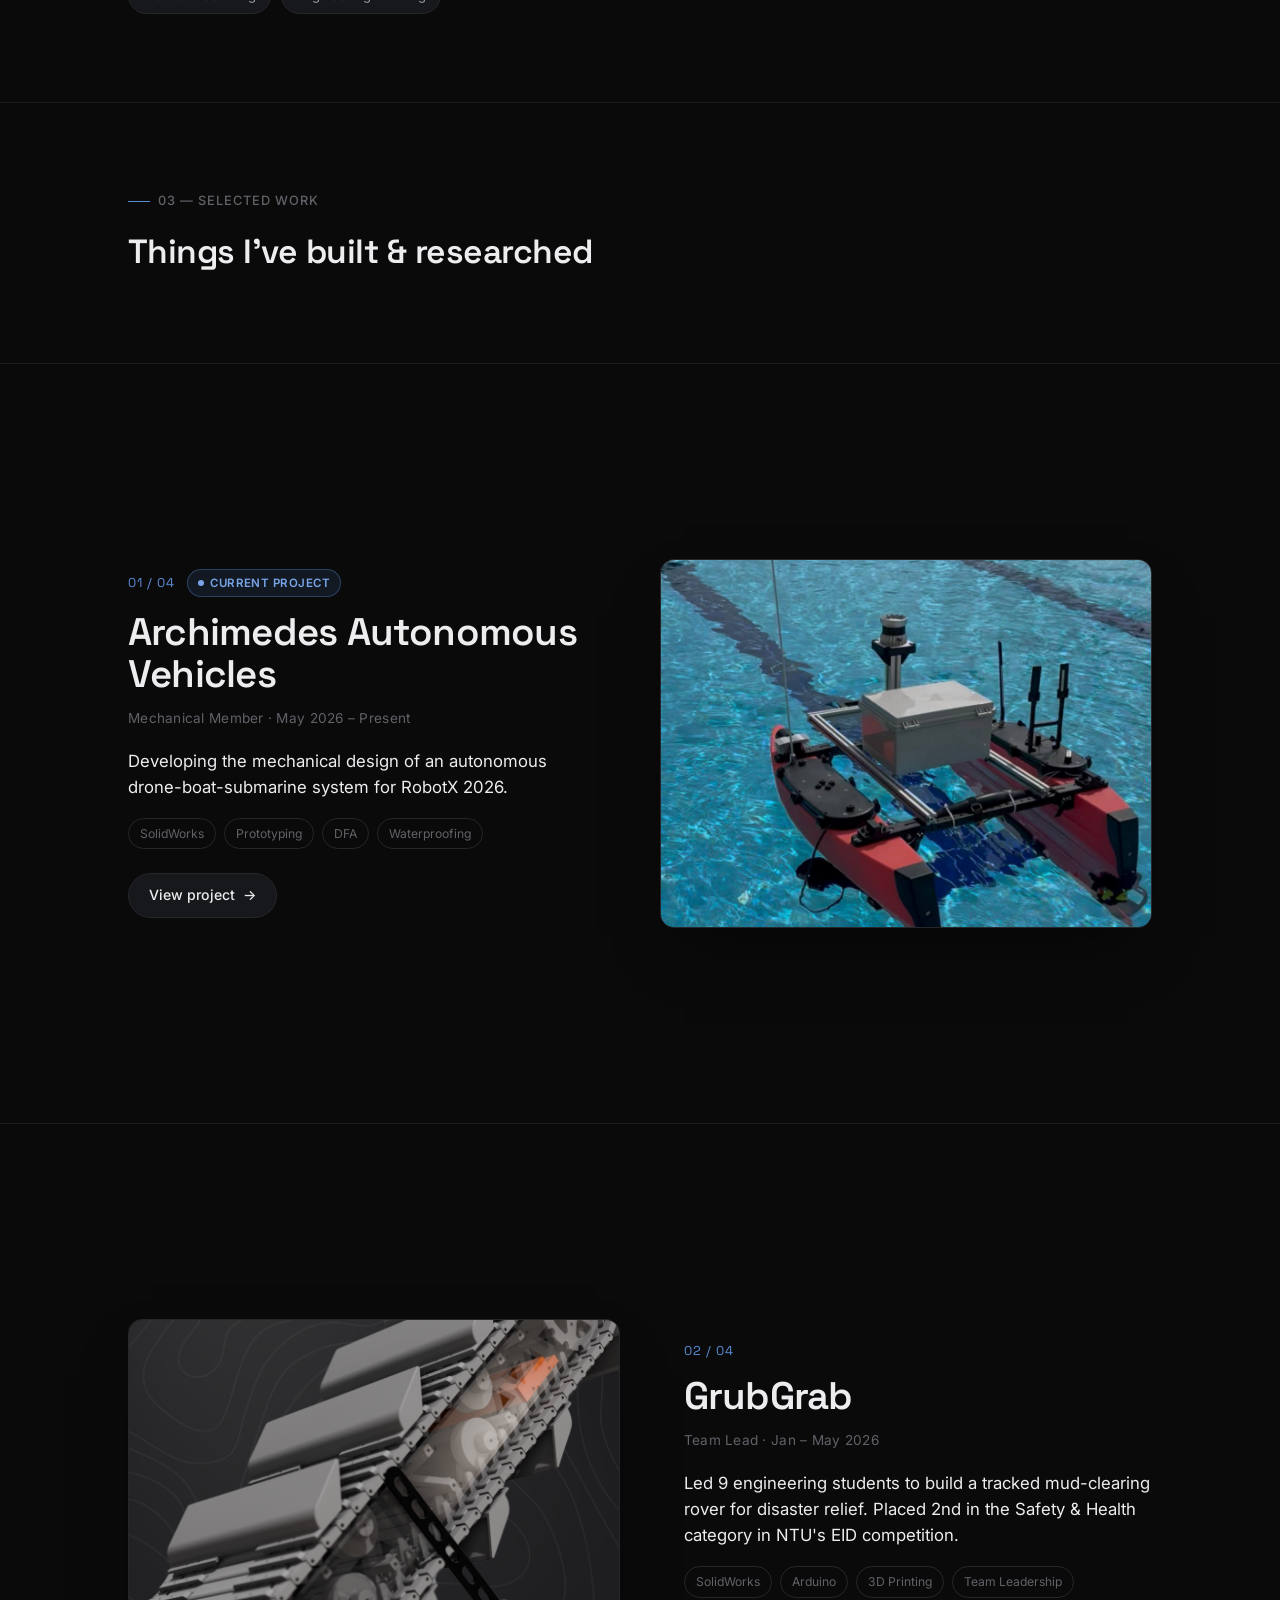
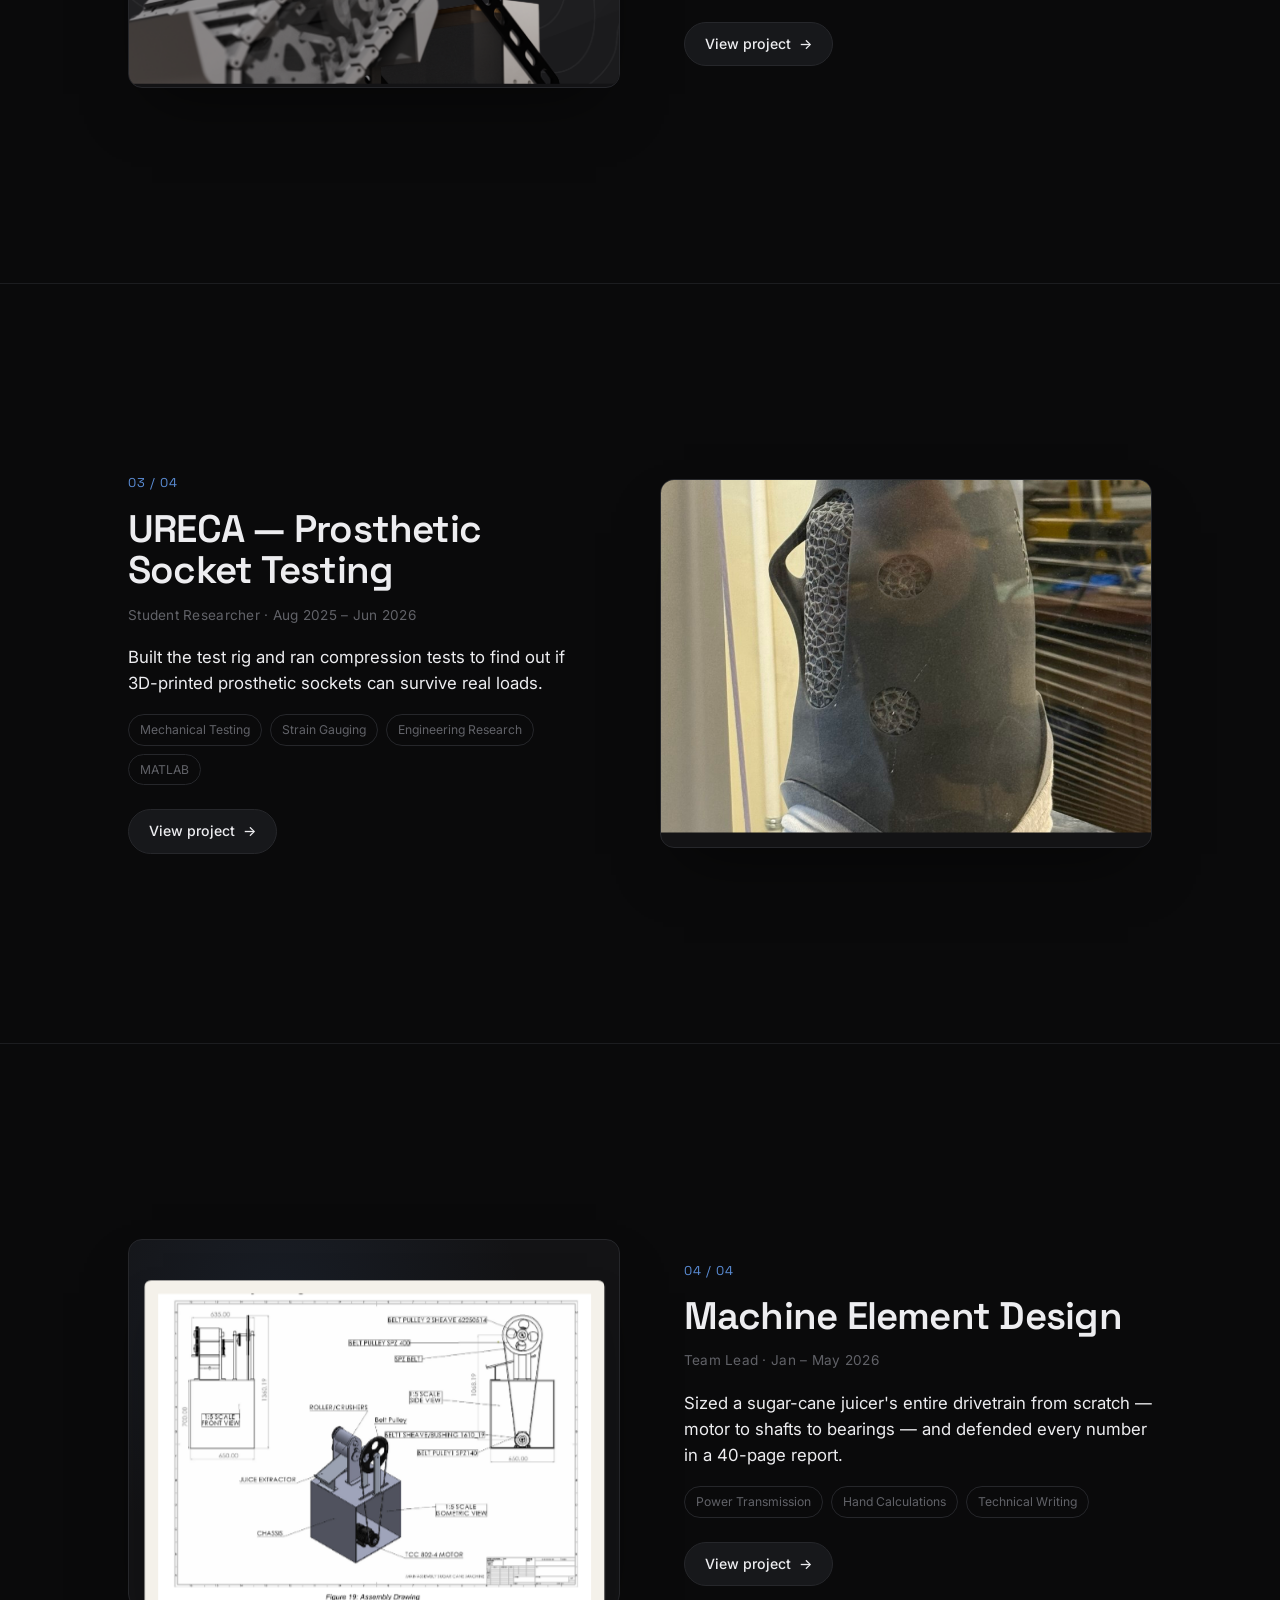
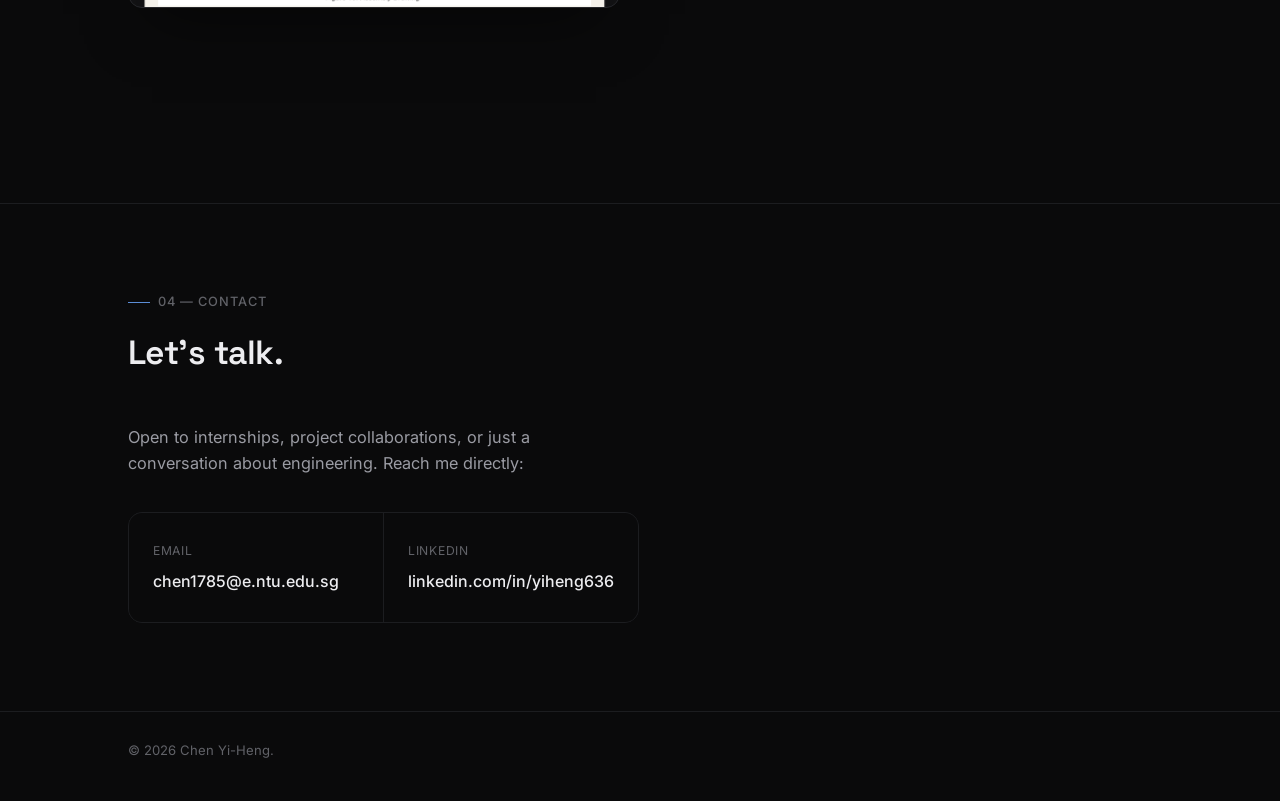
==== commit 7d2a5c84: "Trim footer to just the copyright line Co-Authored-By: Claude Sonnet 5 <noreply@anthropic.com>" ====
--- a/index.html
+++ b/index.html
@@ -242,7 +242,7 @@
 
 <footer class="site-footer">
   <div class="wrap footer-inner">
-    <p>&copy; 2026 Chen Yi-Heng. Built from scratch, one page at a time.</p>
+    <p>&copy; 2026 Chen Yi-Heng.</p>
   </div>
 </footer>
 
--- a/assets/css/style.css
+++ b/assets/css/style.css
@@ -600,7 +600,14 @@
 .scene-cta:active{ transform: scale(0.96); }
 .scene-cta .arrow{ display: inline-block; transition: transform 0.2s ease; }
 
+/* Unlike the project cards, Contact has no image to fill a forced-tall
+   section with — the generic .scene min-height (up to 760px) left large
+   dead space above/below its short content at every width from ~640px up
+   through desktop, most obviously where the content column narrows but
+   the box stays 760px tall. Contact just sizes to its own content instead. */
 .scene-contact{
+  min-height: auto;
+  padding: 88px 0;
   align-items: center;
   justify-content: center;
   border-top: 1px solid var(--border-soft);
@@ -629,7 +636,6 @@
 /* ---------------------------------------------------
    Contact
 --------------------------------------------------- */
-.section-contact{ padding-bottom: 120px; }
 .contact-lede{
   color: var(--text-muted);
   max-width: 50ch;
@@ -925,7 +931,11 @@
 @media (max-width: 520px){
   .header-inner{ height: 58px; }
   .hero{ padding: 48px 20px 80px; }
-  .wrap{ padding: 0 20px; }
+  /* Longhand only — this element is often also .hero/.scene-row/.detail-hero,
+     which set their own vertical padding at this breakpoint. A shorthand
+     `padding: 0 20px` here would win the cascade (later in the file, same
+     specificity) and silently zero out their top/bottom padding. */
+  .wrap{ padding-left: 20px; padding-right: 20px; }
   .about-facts{ grid-template-columns: 1fr 1fr; }
 }
 
